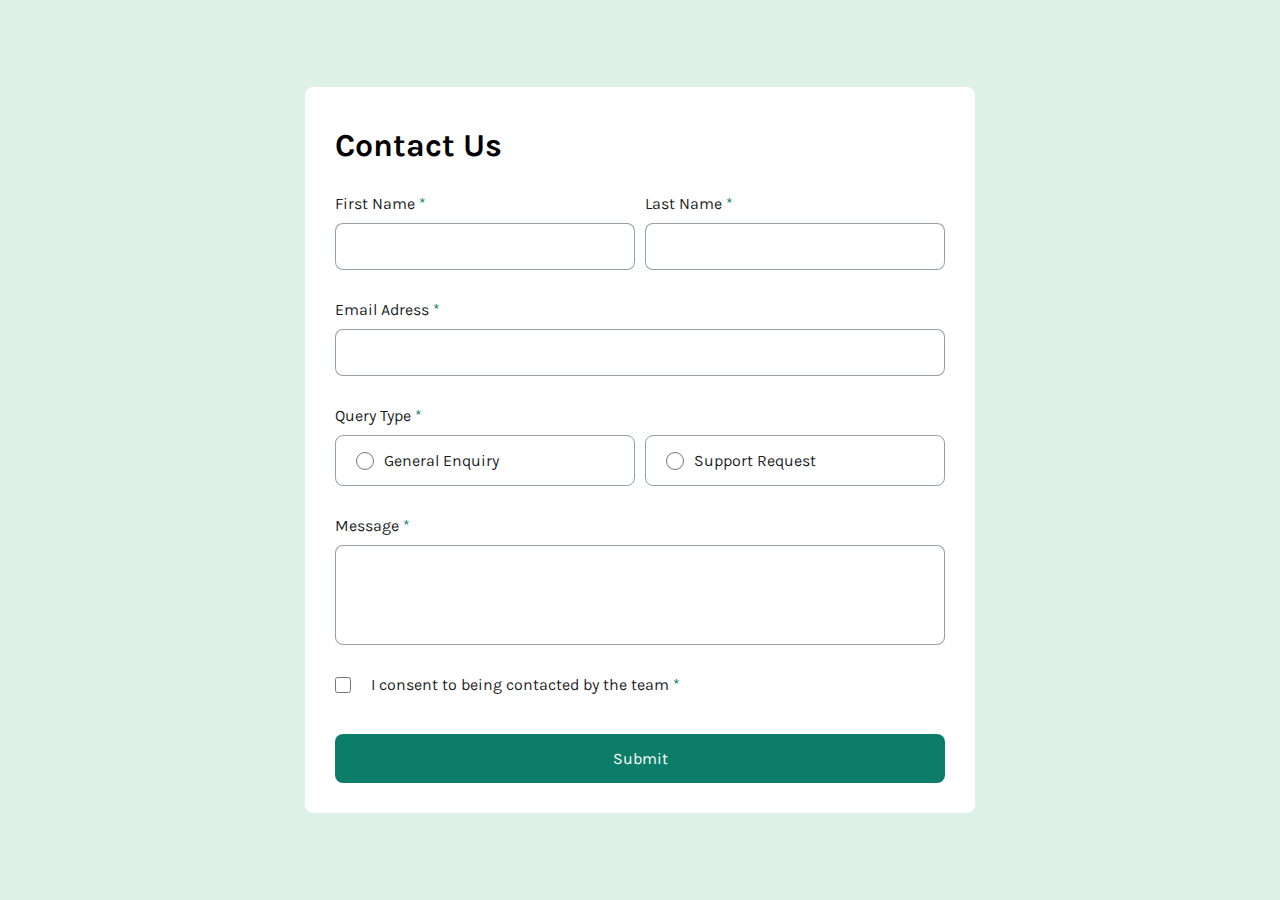
==== index.html @ 50e1cf50 "ajustando path dos links e index.html" ====
<!DOCTYPE html>
<html lang="pt-BR">

<head>
  <meta charset="UTF-8">
  <meta name="viewport" content="width=device-width, initial-scale=1.0">
  <link rel="preconnect" href="https://fonts.googleapis.com">
  <link rel="preconnect" href="https://fonts.gstatic.com" crossorigin>
  <link href="https://fonts.googleapis.com/css2?family=Karla:ital,wght@0,200..800;1,200..800&display=swap"
    rel="stylesheet">
  <title>Form | Frontend Mentor</title>
  <link rel="stylesheet" href="projeto/style.css">
  <script src="projeto/script.js" defer></script>
</head>

<body>
  <main class="container main">
    <h1>Contact Us</h1>
    <form type="submit" id="form" class="form">

      <div class="form-username">
        <div class="username-content">
          <label for="">First Name <span>*</span></label>
          <input type="text" id="first-name" name="first-name">
          <p>This field is required</p>
        </div>

        <div class="username-content">
          <label for="">Last Name <span>*</span></label>
          <input type="text" id="last-name" name="last-name">
          <p>This field is required</p>
        </div>
      </div>


      <div class="form-email">
        <label for="email">Email Adress <span>*</span></label>
        <input type="text" id="email" name="email">
        <p>Please enter a valid email address</p>
      </div>

      <div class="title-query"><label for="">Query Type <span>*</span></label></div>
      <div class="form-query">

        <div class="query-content">
          <input type="radio" name="radio" id="radio-1">
          <img src="../assets/images/icon-radio-selected.svg" alt="" class="radio-checked">
          <label for="radio-1">General Enquiry</label>
        </div>

        <div class="query-content">
          <input type="radio" name="radio" id="radio-2">
          <img src="../assets/images/icon-radio-selected.svg" alt="" class="radio-checked">
          <label for="radio-2">Support Request</label>
        </div>
      </div>

      <div class="form-message">
        <label for="text-area">Message <span>*<span></label>
        <textarea name="text-area" id="text-area"></textarea>
        <p>This field is required</p>
      </div>

      <div class="form-term">
        <input type="checkbox" name="term" id="term">
        <label for="term" class="term"> I consent to being contacted by the team <span>*</span></label>
      </div>

      <button type="submit" class="form-button">Submit</button>
    </form>
  </main>
</body>

</html>
---- projeto/style.css ----
* {
  box-sizing: border-box;
  font-family: "Karla", sans-serif;
}

body label{
  font-size: 16px;
  color: rgba(0, 0, 0, 0.9);
}

body, p, h1, h2, input, label {
  margin: 0px;
  padding: 0px;
}

html, body {
  width: 100%;
  height: 100vh;
}

body {
  background-color: hsl(148, 38%, 91%);
  display: flex;
  align-items: center;
  justify-content: center;
}

span {
  color: rgba(12, 125, 105, 1);
}

h1 {
  margin-top: 10px;
  margin-bottom: 20px;
}

input {
  cursor: pointer;
}

.container{
  background-color: #fff;
  padding: 30px;
  border-radius: 8px;
}


.form-username{
  display: flex;
  gap: 10px;
}

.form-username label {
  margin-top: 10px;
  margin-bottom: 10px;
}

.form-username input {
  padding: 15px 20px;
  border-radius: 8px;
  outline: none;
  width: 300px;
  border: solid 1px rgba(43, 66, 70, 0.5);
}

.username-content{
  display: flex;
  flex-direction: column;
}

.form-email {
  display: flex;
  flex-direction: column;
}

.form-email label {
  margin-top: 30px;
  margin-bottom: 10px;
} 

.form-email input {
  padding: 15px 20px;
  border-radius: 8px;
  outline: none;
  width: 100%;
  border: solid 1px rgba(43, 66, 70, 0.5);
}

.form-query {
  display: flex;
  gap: 10px;
}

.title-query {
  margin-top: 30px;
  margin-bottom: 10px;
}

.query-content {
  display: flex;
  align-items: center;
  border: 1px solid rgba(43, 66, 70, 0.5);
  border-radius: 8px;
  padding: 15px 20px;
  width: 300px;
  gap: 10px;
  cursor: pointer;
}

.query-content:hover{
  border-color: rgba(12, 125, 105, 1) !important;
}

.radio-checked {
  display: none;
}


.query-content input {
  width: 18px;
  height: 18px;
}

.form-message {
  display: flex;
  flex-direction: column;
}

.form-message textarea {
  resize: none;
  height: 100px;
  border-radius: 8px;
  border: 1px solid rgba(43, 66, 70, 0.5);
  padding: 18px;
  outline: none;
}

.form-message label {
  margin-top: 30px;
  margin-bottom: 10px;
}

.form-term label {
  cursor: pointer;
}

.form-term{
  display: flex;
  gap: 20px;
  align-items: center;
  margin-top: 30px;
  margin-bottom: 10px;
}

.form-term input {
  width: 16px;
  height: 16px;
}

.form-button{
  width: 100%;
  padding: 15px 20px;
  border-radius: 8px;
  outline: none;
  border: none;
  background-color: rgba(12, 125, 105, 1);
  color: #fff;
  font-weight: 400;
  font-size: 1rem;
  margin-top: 30px;
  cursor: pointer;
}

/* Estilizando hover-state e focus */

input:focus,
input:hover,
textarea:focus,
textarea:hover{
  border-color: rgba(12, 125, 105, 1) !important;
}

div p {
  display: none;
}

div.erro p{
  margin-top: 10px;
  color: rgba(215, 60, 60, 1);
  display: block;
}

div.erro input,
div.erro textarea {
  border-color: rgba(215, 60, 60, 1) !important;
}
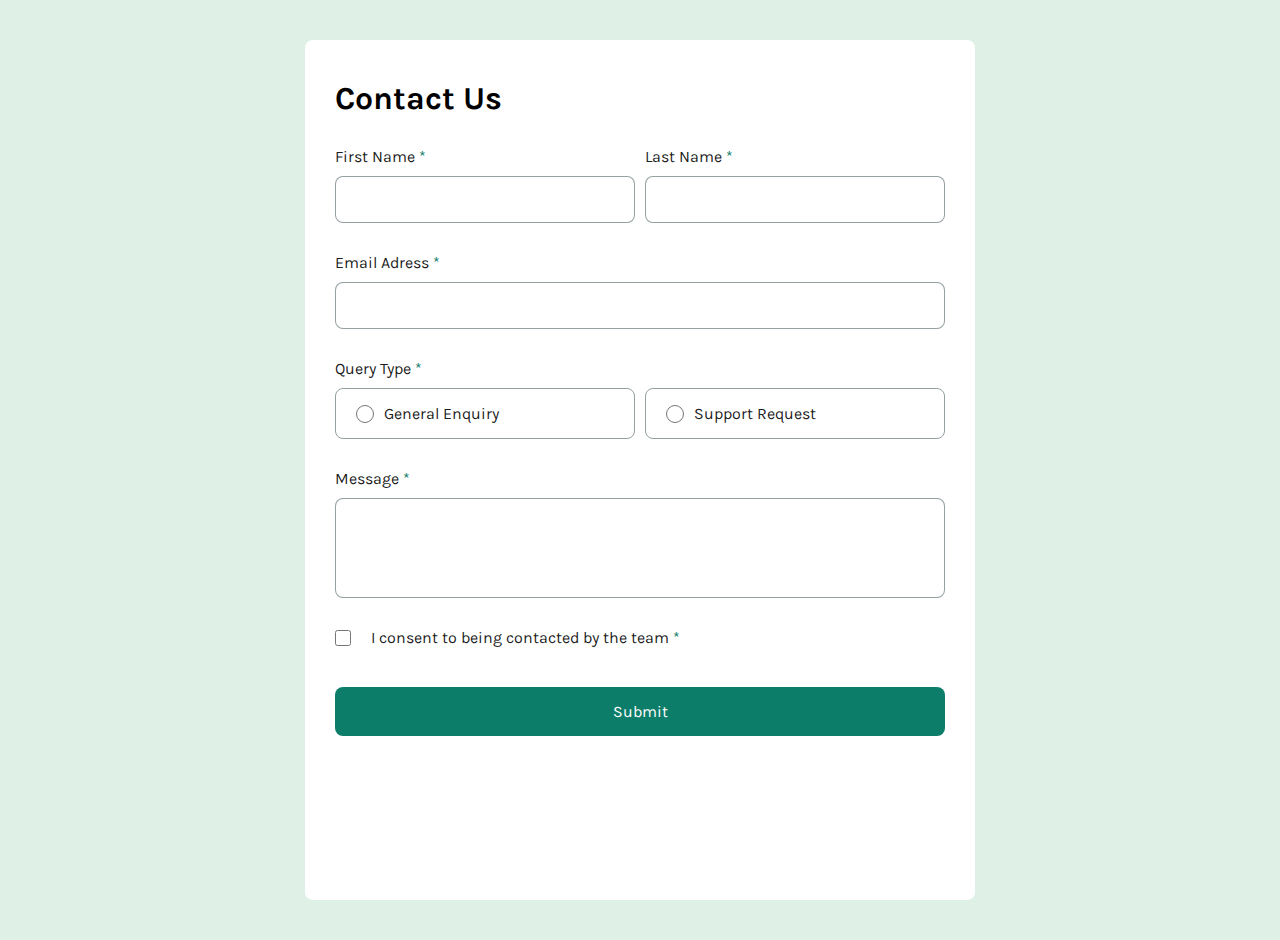
==== commit 6b41b985: "add js scripts and stylizing elements in DOM" ====
--- a/index.html
+++ b/index.html
@@ -42,18 +42,18 @@
       <div class="title-query"><label for="">Query Type <span>*</span></label></div>
       <div class="form-query">
 
-        <div class="query-content">
-          <input type="radio" name="radio" id="radio-1">
-          <img src="../assets/images/icon-radio-selected.svg" alt="" class="radio-checked">
+        <div class="query-content radio">
+          <input type="radio" name="radio" id="radio1" value="radio-1">
           <label for="radio-1">General Enquiry</label>
         </div>
 
-        <div class="query-content">
-          <input type="radio" name="radio" id="radio-2">
-          <img src="../assets/images/icon-radio-selected.svg" alt="" class="radio-checked">
+        <div class="query-content radio">
+          <input type="radio" name="radio" id="radio2" value="radio-2">
           <label for="radio-2">Support Request</label>
         </div>
       </div>
+      <p class="radio-msg-erro">This field is required</p>
+
 
       <div class="form-message">
         <label for="text-area">Message <span>*<span></label>
--- a/projeto/style.css
+++ b/projeto/style.css
@@ -15,13 +15,15 @@
 
 html, body {
   width: 100%;
-  height: 100vh;
+  min-height: 100vh;
+  padding-top: 20px;
+  padding-bottom: 20px;
 }
 
 body {
   background-color: hsl(148, 38%, 91%);
   display: flex;
-  align-items: center;
+  /* align-items: center; */
   justify-content: center;
 }
 
@@ -180,17 +182,48 @@
   border-color: rgba(12, 125, 105, 1) !important;
 }
 
-div p {
+.radio.erro{
+  margin-top: 10px;
+}
+
+div p,
+.radio-msg-erro  {
   display: none;
 }
 
-div.erro p{
+div.erro p,
+.form-query.erro + p{
   margin-top: 10px;
   color: rgba(215, 60, 60, 1);
   display: block;
 }
 
 div.erro input,
-div.erro textarea {
+div.erro textarea,
+.form-query.erro div.radio  {
   border-color: rgba(215, 60, 60, 1) !important;
-}+}
+
+#radio1,
+#radio2 {
+  position: relative;
+}
+
+#radio1.active#radio1::before,
+#radio2.active#radio2::before{
+  content: "";
+  width: 19px;
+  height: 19px;
+  background-image: url(../assets/images/icon-radio-selected.svg);
+  position: absolute;
+  display: inline-block;
+  background-size: cover;
+  /* display: none; */
+}
+
+input.hidden-radio{
+  appearance: none;
+}
+
+
+
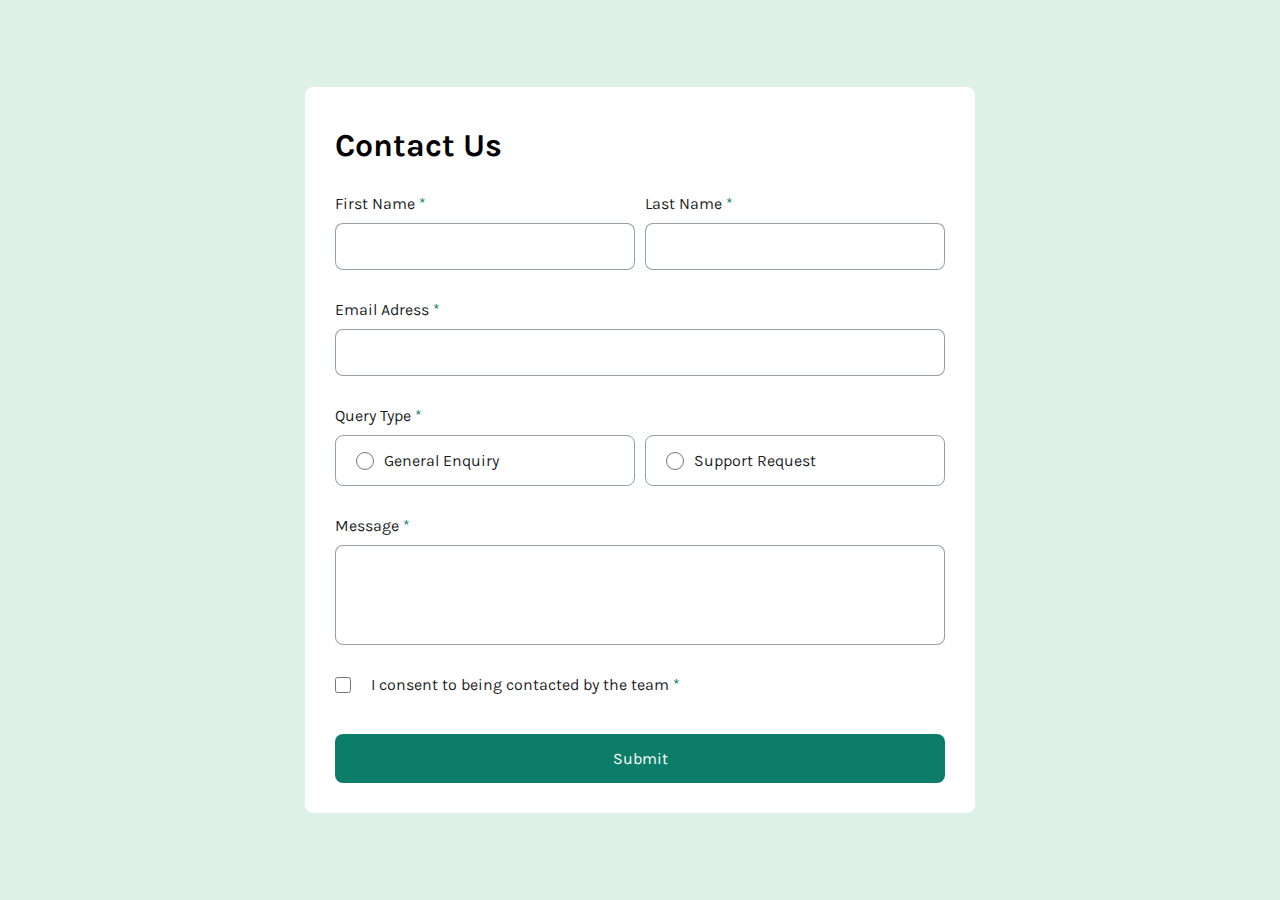
==== commit 402c54f6: "finalizado projeto principal" ====
--- a/index.html
+++ b/index.html
@@ -14,6 +14,13 @@
 </head>
 
 <body>
+  <div class="success-msg">
+    <div class="title-success">
+      <img src="assets/images/icon-success-check.svg" alt="">
+      <h2>Message Sent!</h2>
+    </div>
+      <p class="sucess-para">Thanks for completing the form. We'll be in touch soon!</p>
+  </div>
   <main class="container main">
     <h1>Contact Us</h1>
     <form type="submit" id="form" class="form">
@@ -65,6 +72,7 @@
         <input type="checkbox" name="term" id="term">
         <label for="term" class="term"> I consent to being contacted by the team <span>*</span></label>
       </div>
+      <p>To submite this form, please consent to being contacted</p>
 
       <button type="submit" class="form-button">Submit</button>
     </form>
--- a/projeto/style.css
+++ b/projeto/style.css
@@ -3,30 +3,33 @@
   font-family: "Karla", sans-serif;
 }
 
-body label{
+body label {
   font-size: 16px;
   color: rgba(0, 0, 0, 0.9);
 }
 
-body, p, h1, h2, input, label {
+body,
+p,
+h1,
+h2,
+input,
+label {
   margin: 0px;
   padding: 0px;
 }
 
-html, body {
+body {
+  background-color: hsl(148, 38%, 91%);
+  display: flex;
+  flex-direction: column;
+  align-items: center;
+  justify-content: center;
   width: 100%;
   min-height: 100vh;
   padding-top: 20px;
   padding-bottom: 20px;
 }
 
-body {
-  background-color: hsl(148, 38%, 91%);
-  display: flex;
-  /* align-items: center; */
-  justify-content: center;
-}
-
 span {
   color: rgba(12, 125, 105, 1);
 }
@@ -40,14 +43,13 @@
   cursor: pointer;
 }
 
-.container{
+.container {
   background-color: #fff;
   padding: 30px;
   border-radius: 8px;
 }
 
-
-.form-username{
+.form-username {
   display: flex;
   gap: 10px;
 }
@@ -65,7 +67,7 @@
   border: solid 1px rgba(43, 66, 70, 0.5);
 }
 
-.username-content{
+.username-content {
   display: flex;
   flex-direction: column;
 }
@@ -78,7 +80,7 @@
 .form-email label {
   margin-top: 30px;
   margin-bottom: 10px;
-} 
+}
 
 .form-email input {
   padding: 15px 20px;
@@ -109,14 +111,13 @@
   cursor: pointer;
 }
 
-.query-content:hover{
+.query-content:hover {
   border-color: rgba(12, 125, 105, 1) !important;
 }
 
 .radio-checked {
   display: none;
 }
-
 
 .query-content input {
   width: 18px;
@@ -146,7 +147,7 @@
   cursor: pointer;
 }
 
-.form-term{
+.form-term {
   display: flex;
   gap: 20px;
   align-items: center;
@@ -159,7 +160,26 @@
   height: 16px;
 }
 
-.form-button{
+.form-term input {
+  position: relative;
+}
+
+.form-term input::before {
+  content: "";
+  width: 100%;
+  height: 100%;
+  background-image: url(../assets/images/icon-checkbox-check.svg);
+  position: absolute;
+  border-radius: 1px;
+  visibility: hidden;
+  background-size: cover;
+}
+
+.form-term.visible-check input::before {
+  visibility: visible;
+}
+
+.form-button {
   width: 100%;
   padding: 15px 20px;
   border-radius: 8px;
@@ -173,26 +193,61 @@
   cursor: pointer;
 }
 
-/* Estilizando hover-state e focus */
+.success-msg.success-active {
+  display: block;
+}
+
+.success-msg {
+  background-color: rgba(43, 66, 70, 1);
+  padding: 25px;
+  height: auto;
+  border-radius: 8px;
+  color: #fff;
+  display: none;
+}
+
+.title-success {
+  display: flex;
+  gap: 10px;
+}
+
+.title-success h2 {
+  font-size: 1rem;
+}
+
+.title-sucess img {
+  width: 1rem;
+}
+
+.sucess-para {
+  display: block !important;
+  opacity: 0.7;
+  margin-top: 10px;
+  font-size: 14px;
+}
+
+/* Estilizando hover-state, focus e pseudoelementos */
 
 input:focus,
 input:hover,
 textarea:focus,
-textarea:hover{
+textarea:hover {
   border-color: rgba(12, 125, 105, 1) !important;
 }
 
-.radio.erro{
+.radio.erro {
   margin-top: 10px;
 }
 
 div p,
-.radio-msg-erro  {
+.radio-msg-erro,
+.form-term + p {
   display: none;
 }
 
 div.erro p,
-.form-query.erro + p{
+.form-query.erro + p,
+.form-term.erro + p {
   margin-top: 10px;
   color: rgba(215, 60, 60, 1);
   display: block;
@@ -200,7 +255,7 @@
 
 div.erro input,
 div.erro textarea,
-.form-query.erro div.radio  {
+.form-query.erro div.radio {
   border-color: rgba(215, 60, 60, 1) !important;
 }
 
@@ -210,7 +265,7 @@
 }
 
 #radio1.active#radio1::before,
-#radio2.active#radio2::before{
+#radio2.active#radio2::before {
   content: "";
   width: 19px;
   height: 19px;
@@ -218,12 +273,45 @@
   position: absolute;
   display: inline-block;
   background-size: cover;
-  /* display: none; */
-}
-
-input.hidden-radio{
+}
+
+input.hidden-radio {
   appearance: none;
 }
 
-
-
+/* Responsividade */
+@media (max-width: 700px) {
+  body {
+    padding: 20px;
+  }
+
+  .container {
+    max-width: 100%;
+  }
+
+  .form-username {
+    display: grid;
+    grid-template-columns: 1fr;
+  }
+
+  .form-username input {
+    width: 100%;
+  }
+
+  .form-query {
+    display: grid;
+    grid-template-columns: 1fr;
+    gap: 10px;
+  }
+
+  .form-query div {
+    width: 100%;
+  }
+}
+
+@media (max-width: 450px) {
+  .form-term input::before {
+    width: 16px;
+    height: 16px;
+  }
+}
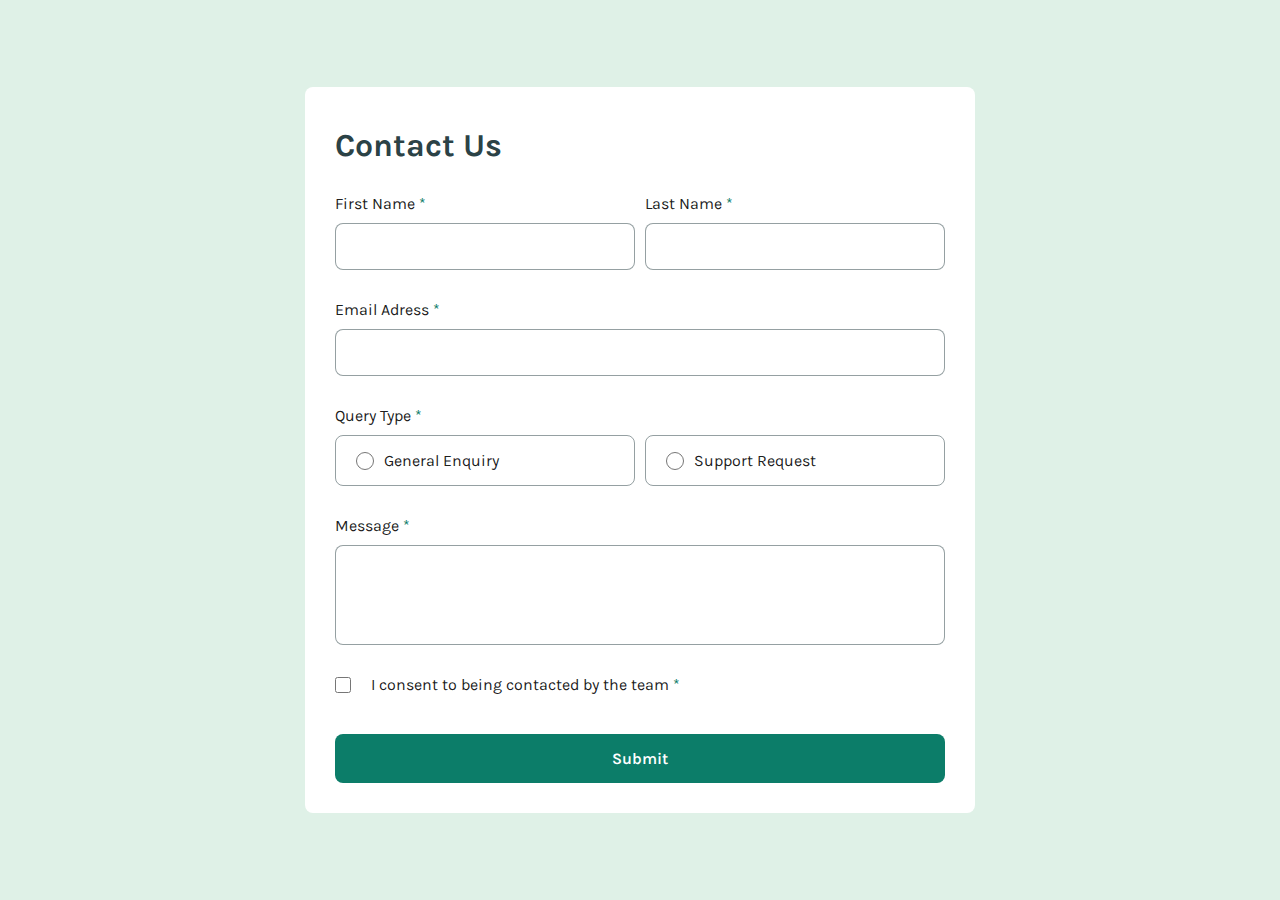
==== commit 56a02690: "ajustando código JS" ====
--- a/index.html
+++ b/index.html
@@ -29,50 +29,49 @@
         <div class="username-content">
           <label for="">First Name <span>*</span></label>
           <input type="text" id="first-name" name="first-name">
-          <p>This field is required</p>
+          <p></p>
         </div>
 
         <div class="username-content">
           <label for="">Last Name <span>*</span></label>
           <input type="text" id="last-name" name="last-name">
-          <p>This field is required</p>
+          <p></p>
         </div>
       </div>
 
 
       <div class="form-email">
         <label for="email">Email Adress <span>*</span></label>
-        <input type="text" id="email" name="email">
-        <p>Please enter a valid email address</p>
+        <input type="email" id="email" name="email">
+        <p></p>
       </div>
 
       <div class="title-query"><label for="">Query Type <span>*</span></label></div>
       <div class="form-query">
-
         <div class="query-content radio">
           <input type="radio" name="radio" id="radio1" value="radio-1">
           <label for="radio-1">General Enquiry</label>
         </div>
-
         <div class="query-content radio">
           <input type="radio" name="radio" id="radio2" value="radio-2">
           <label for="radio-2">Support Request</label>
         </div>
       </div>
-      <p class="radio-msg-erro">This field is required</p>
+      <p class="radio-msg-erro"></p>
 
 
       <div class="form-message">
         <label for="text-area">Message <span>*<span></label>
-        <textarea name="text-area" id="text-area"></textarea>
-        <p>This field is required</p>
+        <textarea name="text-area" id="text-area" minlength="12"></textarea>
+        <p></p>
       </div>
 
       <div class="form-term">
         <input type="checkbox" name="term" id="term">
         <label for="term" class="term"> I consent to being contacted by the team <span>*</span></label>
       </div>
-      <p>To submite this form, please consent to being contacted</p>
+      <p class="para-term"></p>
+
 
       <button type="submit" class="form-button">Submit</button>
     </form>
--- a/projeto/style.css
+++ b/projeto/style.css
@@ -18,6 +18,10 @@
   padding: 0px;
 }
 
+h1{
+  color: rgba(43, 66, 70, 1);
+}
+
 body {
   background-color: hsl(148, 38%, 91%);
   display: flex;
@@ -158,11 +162,9 @@
 .form-term input {
   width: 16px;
   height: 16px;
-}
-
-.form-term input {
   position: relative;
 }
+
 
 .form-term input::before {
   content: "";
@@ -187,10 +189,14 @@
   border: none;
   background-color: rgba(12, 125, 105, 1);
   color: #fff;
-  font-weight: 400;
+  font-weight: 600;
   font-size: 1rem;
   margin-top: 30px;
   cursor: pointer;
+}
+
+.form-button:hover{
+  background-color: #063f36;
 }
 
 .success-msg.success-active {
@@ -235,8 +241,8 @@
   border-color: rgba(12, 125, 105, 1) !important;
 }
 
-.radio.erro {
-  margin-top: 10px;
+.hidden-radio{
+  appearance: none;
 }
 
 div p,
@@ -246,7 +252,7 @@
 }
 
 div.erro p,
-.form-query.erro + p,
+.form-query.erro + .radio-msg-erro,
 .form-term.erro + p {
   margin-top: 10px;
   color: rgba(215, 60, 60, 1);
@@ -267,17 +273,13 @@
 #radio1.active#radio1::before,
 #radio2.active#radio2::before {
   content: "";
-  width: 19px;
-  height: 19px;
+  width: 20px;
+  height: 20px;
   background-image: url(../assets/images/icon-radio-selected.svg);
   position: absolute;
   display: inline-block;
-  background-size: cover;
-}
-
-input.hidden-radio {
-  appearance: none;
-}
+}
+
 
 /* Responsividade */
 @media (max-width: 700px) {
